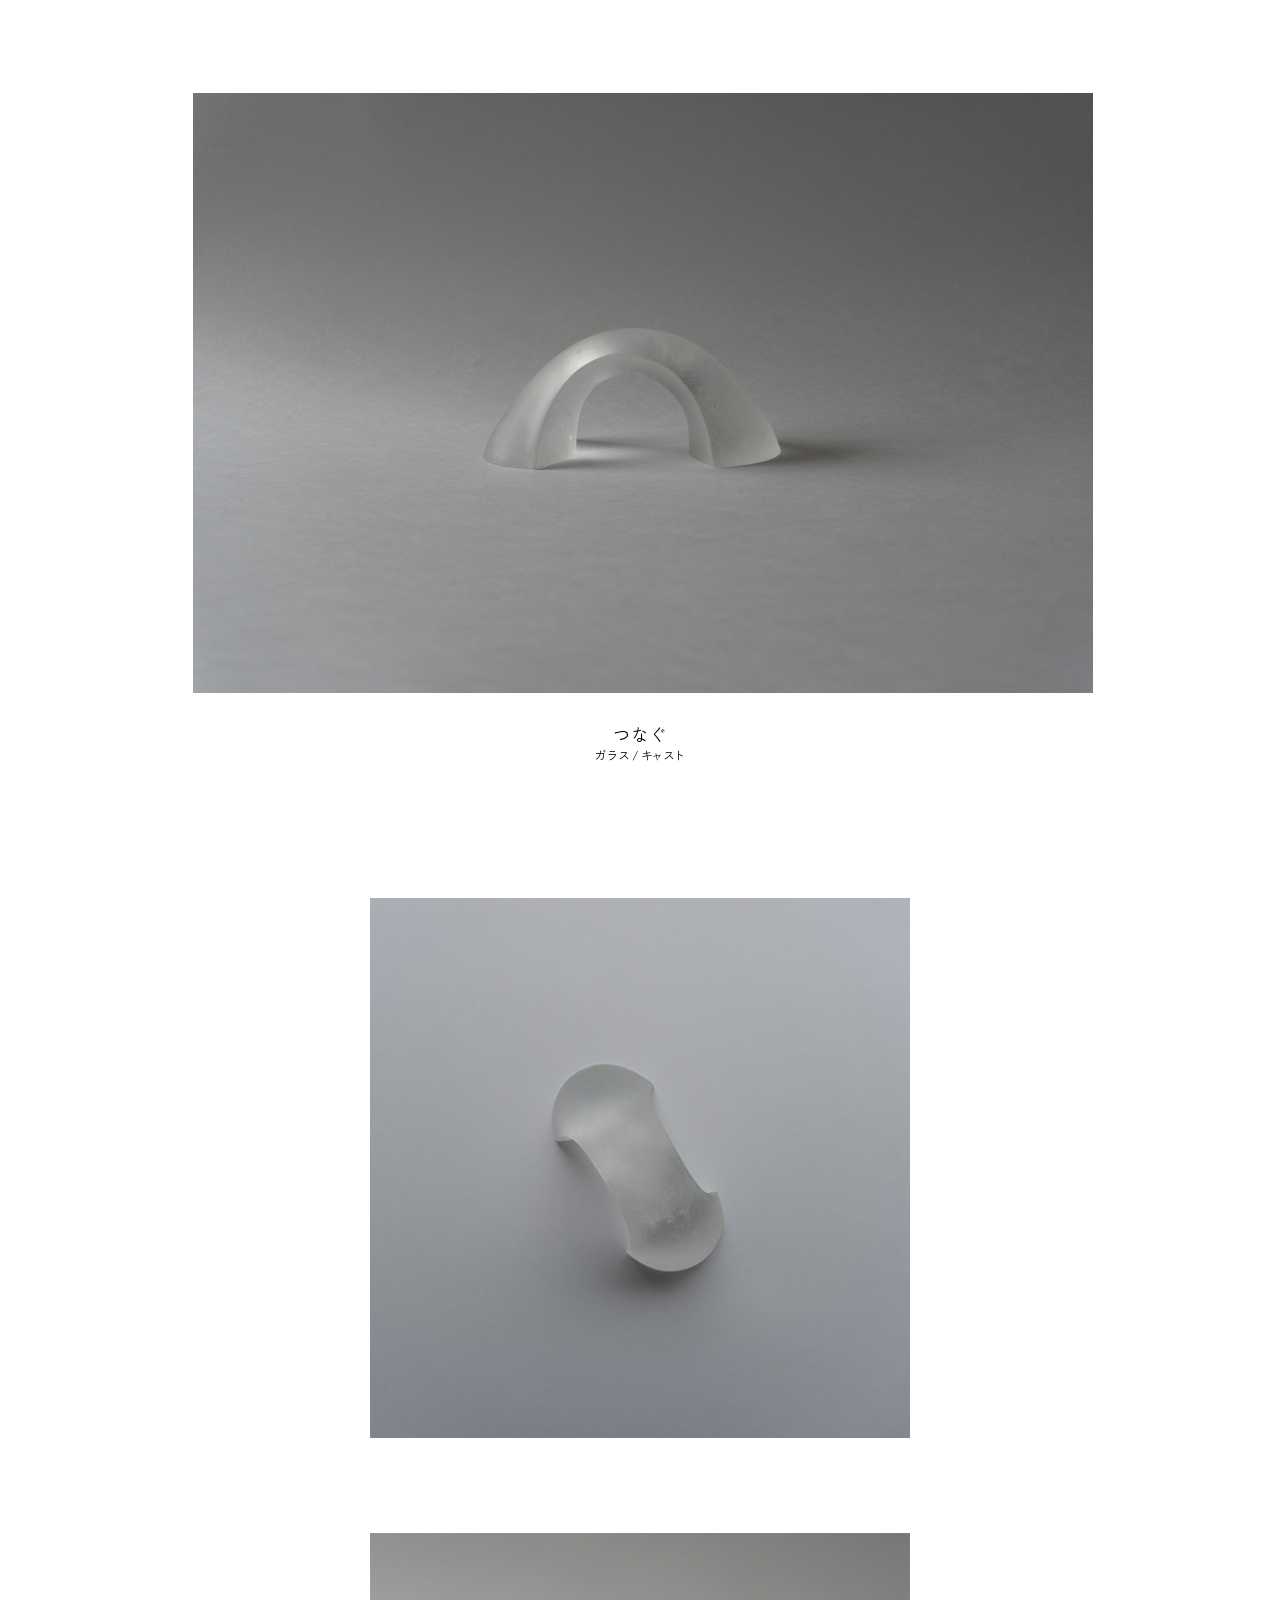
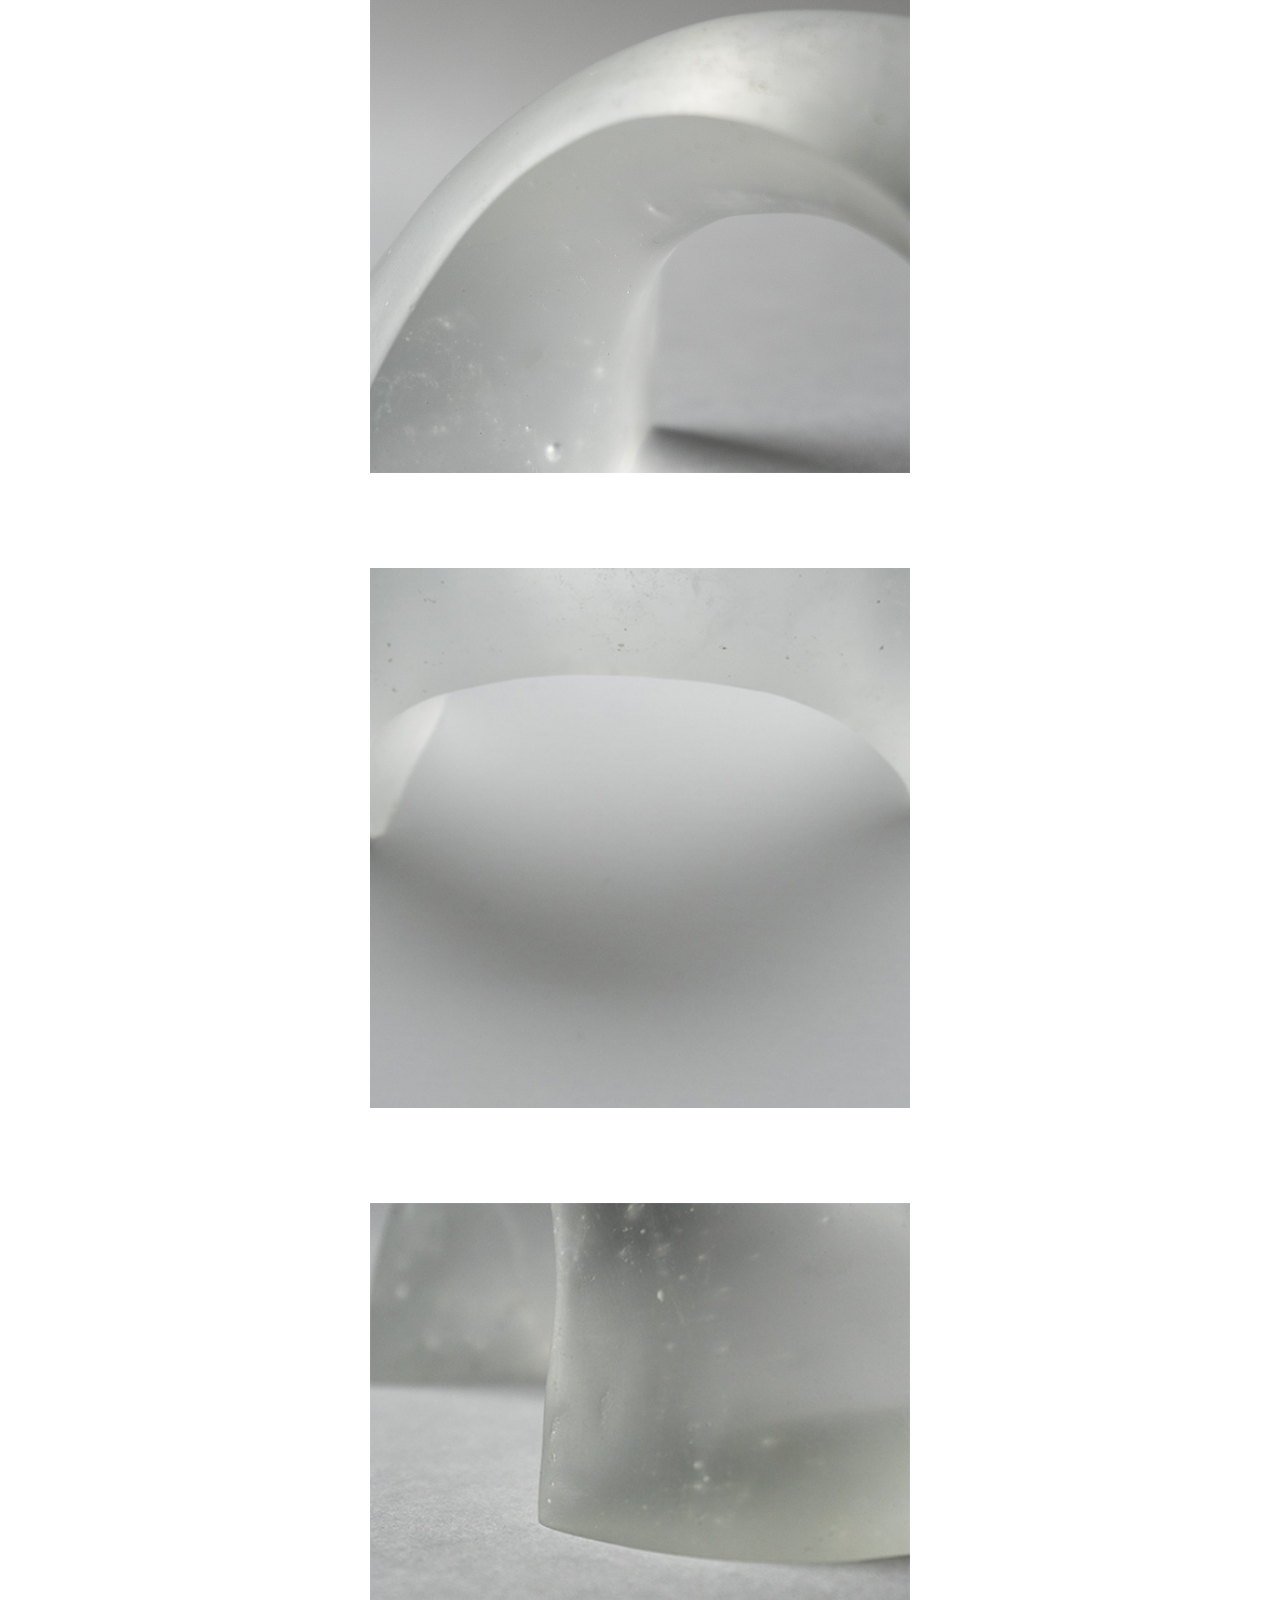
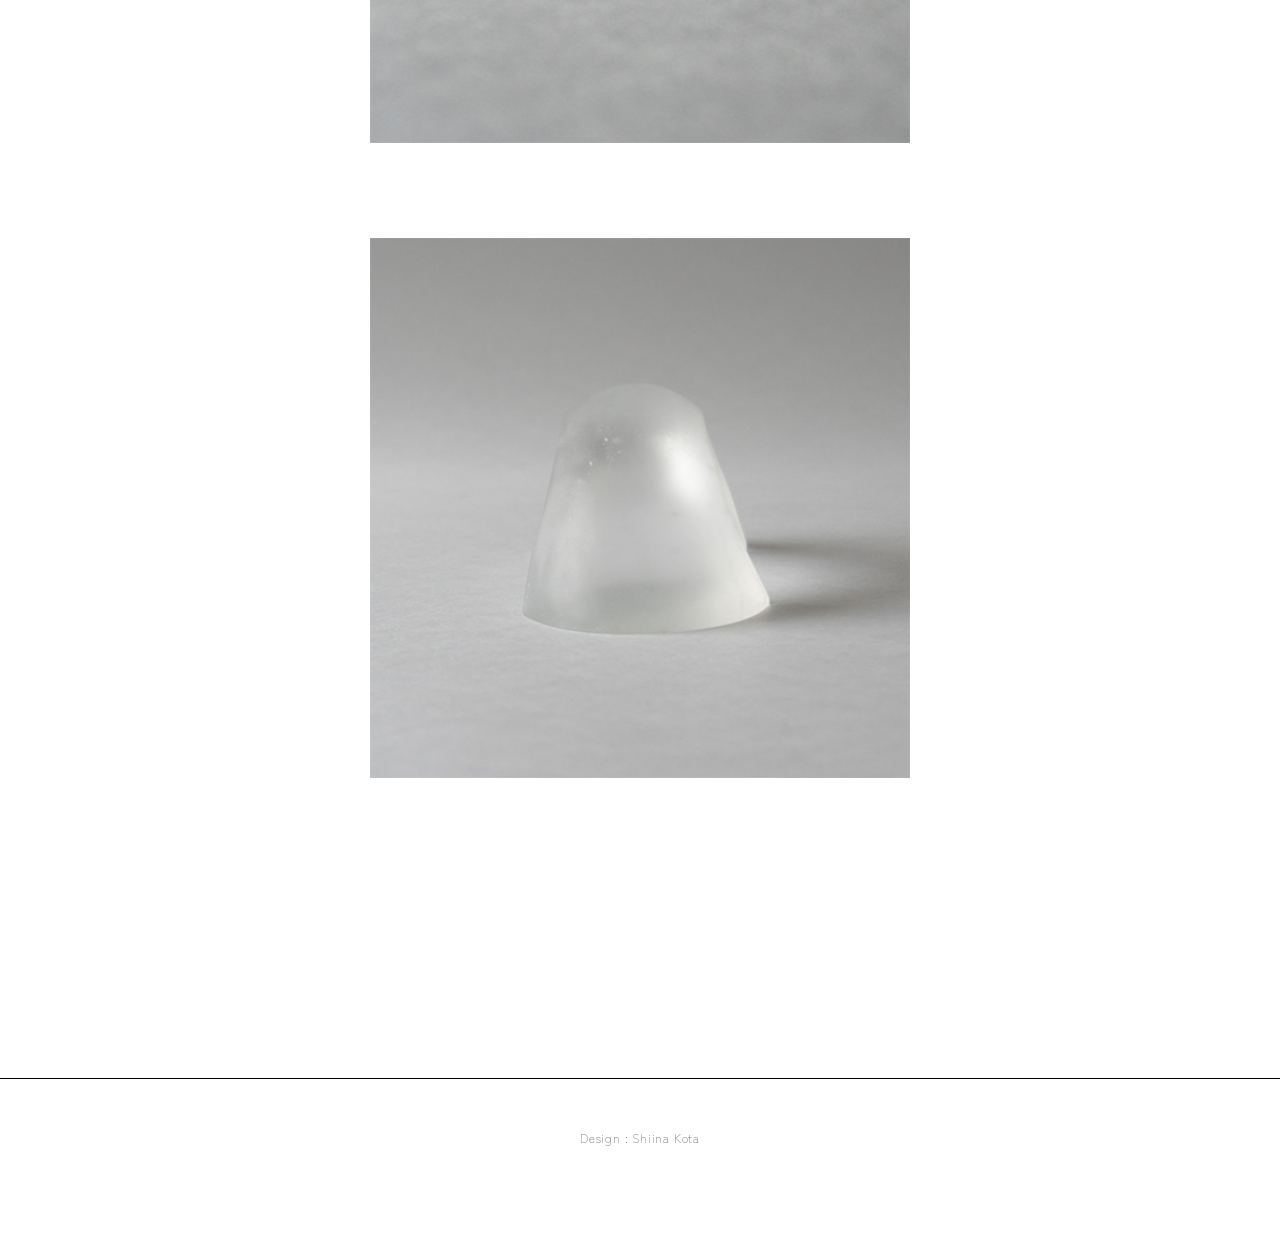
==== bridge/index.html @ c77f641a "Add files via upload" ====
<!doctype html>
<html lang="ja">
<head>
	<meta charset="UTF-8">
	<title>つなぐ</title>
	<link rel="stylesheet" href="../css/style.css">
</head>
<body>
<div class="container">
	<div class="works-detail-main-div">
		<img class="works-image-main-img" src="../image/b-main.jpg">
		<p class="works-image-main-title"><span class="k-plus-05">つ</span>な<span class="k-minus-05">ぐ</span></p>
		<p class="works-image-main-caption">ガ<span class="k-minus-05">ラ</span><span class="k-minus-1"><span class="k-plus-1">ス</span></span><span class="k-plus-1">/</span>キ<span class="k-minus-2">ャ</span><span class="k-minus-1">ス</span><span class="k-minus-2">ト</span></p>
	</div>
</div>


<div class="container">
	<div class="works-image-square-div">
		<img class="works-image-square-img" src="../image/b-1.jpg">
	</div>
</div>
<div class="container">
	<div class="works-image-square-div">
		<img class="works-image-square-img" src="../image/b-2.jpg">
	</div>
</div>
<div class="container">
	<div class="works-image-square-div">
		<img class="works-image-square-img" src="../image/b-3.jpg">
	</div>
</div>
<div class="container">
	<div class="works-image-square-div">
		<img class="works-image-square-img" src="../image/b-4.jpg">
	</div>
</div>
<div class="container">
	<div class="works-image-square-div">
		<img class="works-image-square-img" src="../image/b-5.jpg">
	</div>
</div>

<div class="trigger" data-button="btn-d"></div>
</div>

<div class="footer">
<p class="fotter-credit">
Design : Shiina Kota
</p>


<a id="btn-d" href="../index.html" class="btn">
	<?xml version="1.0" encoding="UTF-8"?>
	<svg id="_レイヤー_1" data-name="レイヤー 1" xmlns="http://www.w3.org/2000/svg" viewBox="0 0 70.71 88.82">
	<defs>
		<style>
		.cls-1 {
			fill: none;
			stroke: #fff;
			stroke-linecap: round;
			stroke-linejoin: round;
			stroke-width: 3.5px;
		}
		</style>
	</defs>
	<polyline class="cls-1" points="68.21 2.5 2.5 44.41 68.21 86.32"/>
	</svg>
</a>


<script src="../javascript/script.js"></script>
</body>
</html>
---- css/style.css ----
/* Light (300) */
@font-face {
	font-family: "ZenKakuGothic";
	src: url("../font/zenkakugothicnew-light.ttf") format("truetype");
	font-weight: 300;
	font-style: normal;
}

/* Regular (400) */
@font-face {
	font-family: "ZenKakuGothic";
	src: url("../font/zenkakugothicnew-regular.ttf") format("truetype");
	font-weight: 400;
	font-style: normal;
}

/* Medium (500) */
@font-face {
	font-family: "ZenKakuGothic";
	src: url("../font/zenkakugothicnew-medium.ttf") format("truetype");
	font-weight: 500;
	font-style: normal;
}

body{
margin:0;
	color:#000;
	font-family: "ZenKakuGothic", serif;
	font-weight: 300;
	letter-spacing: 0.05em;
}


h3 {
	margin:0;
	font-weight: 500;
	font-size:17px;
	text-align: left;
	padding-bottom:4px;
}

.title-container{
margin:0;
	display: flex;
	align-items: center;
	gap: 9px;
	padding-left:2px;
}
.title-line{
	width: 1.5px;
	height: 1.2em;
	background: #333;
	margin-right: 1.5px;
	margin-bottom: 2.5px;
}

p {
	margin:0;
	font-weight: 400;
	font-size:12px;
	text-align: left;
	
	line-break: strict;
}

.subtitle{
	font-size:15px;
	padding-left:1px;
}
/*メディアクエリ*/
	@media (max-width: 710px) {
	.subtitle{
	padding-bottom:25px;
	}
	}

.main-text{
	margin:20px;
	width:60%;
}

.text-1{
	width:60%;
	padding-left:20px;
	padding-top:2rem;
}

.text-2{
	width:60%;
	margin-top:15%;
	margin-bottom:20px;
}

p.lead{
	font-size:13px;
	font-feature-settings: "palt";
}

.text-center {
	text-align: center;
	width:60%;

	animation: scroll-anim linear;
	animation-timeline: view();
	animation-range: entry 0% contain 10%;
}

.text-center-title{
	text-align: cleft;
	width:60%;
	font-weight: 400;
	font-size:17px;

	animation: scroll-anim linear;
	animation-timeline: view();
	animation-range: entry 0% contain 10%;
}
.text-center-caption{
	text-align: center;
	width:60%;
	font-size:10px;

	animation: scroll-anim linear;
	animation-timeline: view();
	animation-range: entry 0% contain 10%;
}

.fotter-credit{
	color:#696969;
	font-weight: 300;
	font-size:12px;
}

span {
	display: inline-block;
}

/* 数字の文字間調整 */
.num {
	font-family: system-ui, -apple-system, sans-serif;
	font-weight: 300;
	margin: 0 0.1em;
	font-size: 1.05em;
}

/* 句読点の文字間調整 */
.period-su {
	margin-left: -0.2em;
	margin-right: -0.4em;
	font-family: inherit;
}

.period-ta {
	margin-left: -0.05em;
	margin-right: -0.4em;
	font-family: inherit;
}
.comma-1 {
	margin-left: -0.1em;
	margin-right: -0.4em;
	font-family: inherit;
}
.comma-2 {
	margin-left: -0.05em;
	margin-right: -0.4em;
	font-family: inherit;
}

/* 日 */
.hi{
	position: relative;
	top: 0.2px;
}

/* の */
.no{
		font-size:16px;
}

/* 汎用文字間調整 */
.k-minus-05 {
	margin-left: -0.05em;
	font-family: inherit;
}
.k-minus-1 {
	margin-left: -0.1em;
	font-family: inherit;
}
.k-minus-15 {
	margin-left: -0.15em;
	font-family: inherit;
}
.k-minus-2 {
	margin-left: -0.2em;
	font-family: inherit;
}
.k-plus-05 {
	margin-right: 0.05em;
	font-family: inherit;
}
.k-plus-1 {
	margin-right: 0.1em;
	font-family: inherit;
}
.k-plus-2 {
	margin-right: 0.2em;
	font-family: inherit;
}




.f-container {
	display: flex;
	padding-top:20px;
}

.f-item-a{
	width: 50%;
}

.f-item-b {
	width: 50%;
	padding-right:20px;
}

.main{
	margin:0;
	padding-bottom:15px;
}

.main-image{
	margin:0;
	padding:0;
	width: 100%;
	height: 100vh;
	object-fit: cover;
}

/*メディアクエリ*/
@media (min-width: 815px) and (max-width: 900px) {
		.main-image{
		height:65vh;
		}
}

@media (max-width: 815px) {
		.main-image{
		height:60vh;
		}
}
@media (max-width: 500px) {
		.main-image{
		height:45vh;
		}
}


.works-image{
	width: 100%;
	aspect-ratio: 1 / 1;
	object-fit: cover;
	height: auto;

	animation: scroll-anim linear;
	animation-timeline: view();
	animation-range: entry 0% contain 10%;
}

.works-image-first{
	width: 80%;
	aspect-ratio: 1 / 1;
	object-fit: cover;
	height: auto;

	animation: scroll-anim linear;
	animation-timeline: view();
	animation-range: entry 0% contain 10%;
}

.works-image-second{
	width: 50%;
	aspect-ratio: 0.6 / 1;
	object-fit: cover;
	height: auto;
	margin-left: 25%;
	margin-top:20%;

	animation: scroll-anim linear;
	animation-timeline: view();
	animation-range: entry 0% contain 10%;
}


.container {
	display: flex;
	justify-content: center;
	margin:0;
}



/*作品のメイン画像*/

.works-image-main-div {
	padding-top:20vh;
	padding-right:20vh;
	padding-left:20vh;
	padding-bottom:10vh;
	width:80vh;
	
	animation: scroll-anim linear;
	animation-timeline: view();
	animation-range: entry 0% contain 10%;
}
	
.works-image-main-img {
	width:100%;
	aspect-ratio: 3 / 2;
	object-fit: cover;
	height: auto;
	padding:3px;
	margin-top:10vh;
	animation: scroll-anim linear;
	animation-timeline: view();
	animation-range: entry 0% contain 10%;
}

.works-image-main-img-2 {
	width:100%;
	aspect-ratio: 3 / 2;
	object-fit: cover;
	height: auto;
	padding:3px;
	margin-top:20vh;
	animation: scroll-anim linear;
	animation-timeline: view();
	animation-range: entry 0% contain 10%;
}

.works-image-main-title{
	padding-top:20px;
	text-align: center;
	font-weight: 400;
	font-size:17px;
}

.works-image-main-caption {
	text-align: center;
}


.works-image-square-div {
	padding:5vh;
	width:60vh;
}
	
.works-image-square-img {
	width:100%;
	aspect-ratio: 1 / 1;
	object-fit: cover;
	height: auto;
	padding:0;

	animation: scroll-anim linear;
	animation-timeline: view();
	animation-range: entry 0% contain 10%;
}

.statement{
	padding-bottom:15vh;
}

/*メディアクエリ*/
@media (max-width: 1000px) {

		.works-image-main-div {
		padding:0vh;
		padding-bottom:10vh;
		width:80%;
		}

	.works-image-square-div {
	padding:5vh;
	width:60%;
	}

}

@media (max-width: 710px) {

		.main-text{
		margin:5%;
		width:80%;
		}

		.text-1{
		padding-left:5%;
		}

		.text-2{
		margin-top:0;
		}
		
		.f-container{
		padding-top:20px;
			display: block;
		}
		
		.f-item-a {
		width: 90%;
		padding-left:0;
		padding-right:5%;
		padding-bottom:20px;
		}
		
		.f-item-b {
		width: 90%;
		padding-left:5%;
		padding-right:5%;
		padding-bottom:50px;
		}
		
		.works-image-second{
		margin-left: 50%;
		margin-top:0;
		}

}


@media (min-width: 710px) and (max-width: 1100px) {

		.f-container{
		padding-top:40px;
			display: flex;
		}

}



@keyframes scroll-anim {
	from {
		opacity: 0;
	}
	to {
		opacity: 1;
	}
}


/* フッター */
.footer {
	margin-top:250px;
	border-top: 0.5px solid black;
	padding-top:50px;
	margin-bottom:100px;
	display: grid;
	place-items: center;
}


.works-detail-main-div {
	padding:0vh;
	padding-bottom:10vh;
	width:100vh;
}

@media (max-width: 1000px) {
	.works-detail-main-div {
	padding:0vh;
	padding-bottom:10vh;
	width:80%;
}
}






/* ボタン */
.btn {
	position: fixed;
	bottom: 60px;
	right: 60px;
	font-weight: right;
	padding: 1.5em;
	text-align: center;
	color: #fff;
	text-decoration: none;
	background: rgba(90, 90, 90, 0.2); 
	border: 1px solid rgba(255, 255, 255, 0.3);
	border-radius: 30px;
	backdrop-filter: blur(5px);
	box-shadow: 5px 5px 20px rgba(0, 0, 0, 0.1);

	opacity: 0;
	transform: translateY(20px);
	visibility: hidden;
	transition: all 0.3s ease;
}

.btn.is-show {
	opacity: 1;
	transform: translateY(0);
	visibility: visible;
}

.btn:hover{
	background: rgba(150, 150, 150, 0.2); 
	color:#a9a9a9;
}
.btn:focus-visible {
	color: #000;
	text-decoration: underline;
	outline: 2px solid #000;
}

.btn::before {
	content: "";
	position: absolute;
	top: -40px;
	bottom: -40px;
	left: -40px;
	right: -40px;
}


#btn-c svg {
	width: 45px;
	height: auto;
	display: block;
	transform: translateY(-1px);
}

#btn-d svg {
	width: 30px;
	height: auto;
	display: block;
	transform: translateX(-2px);
}
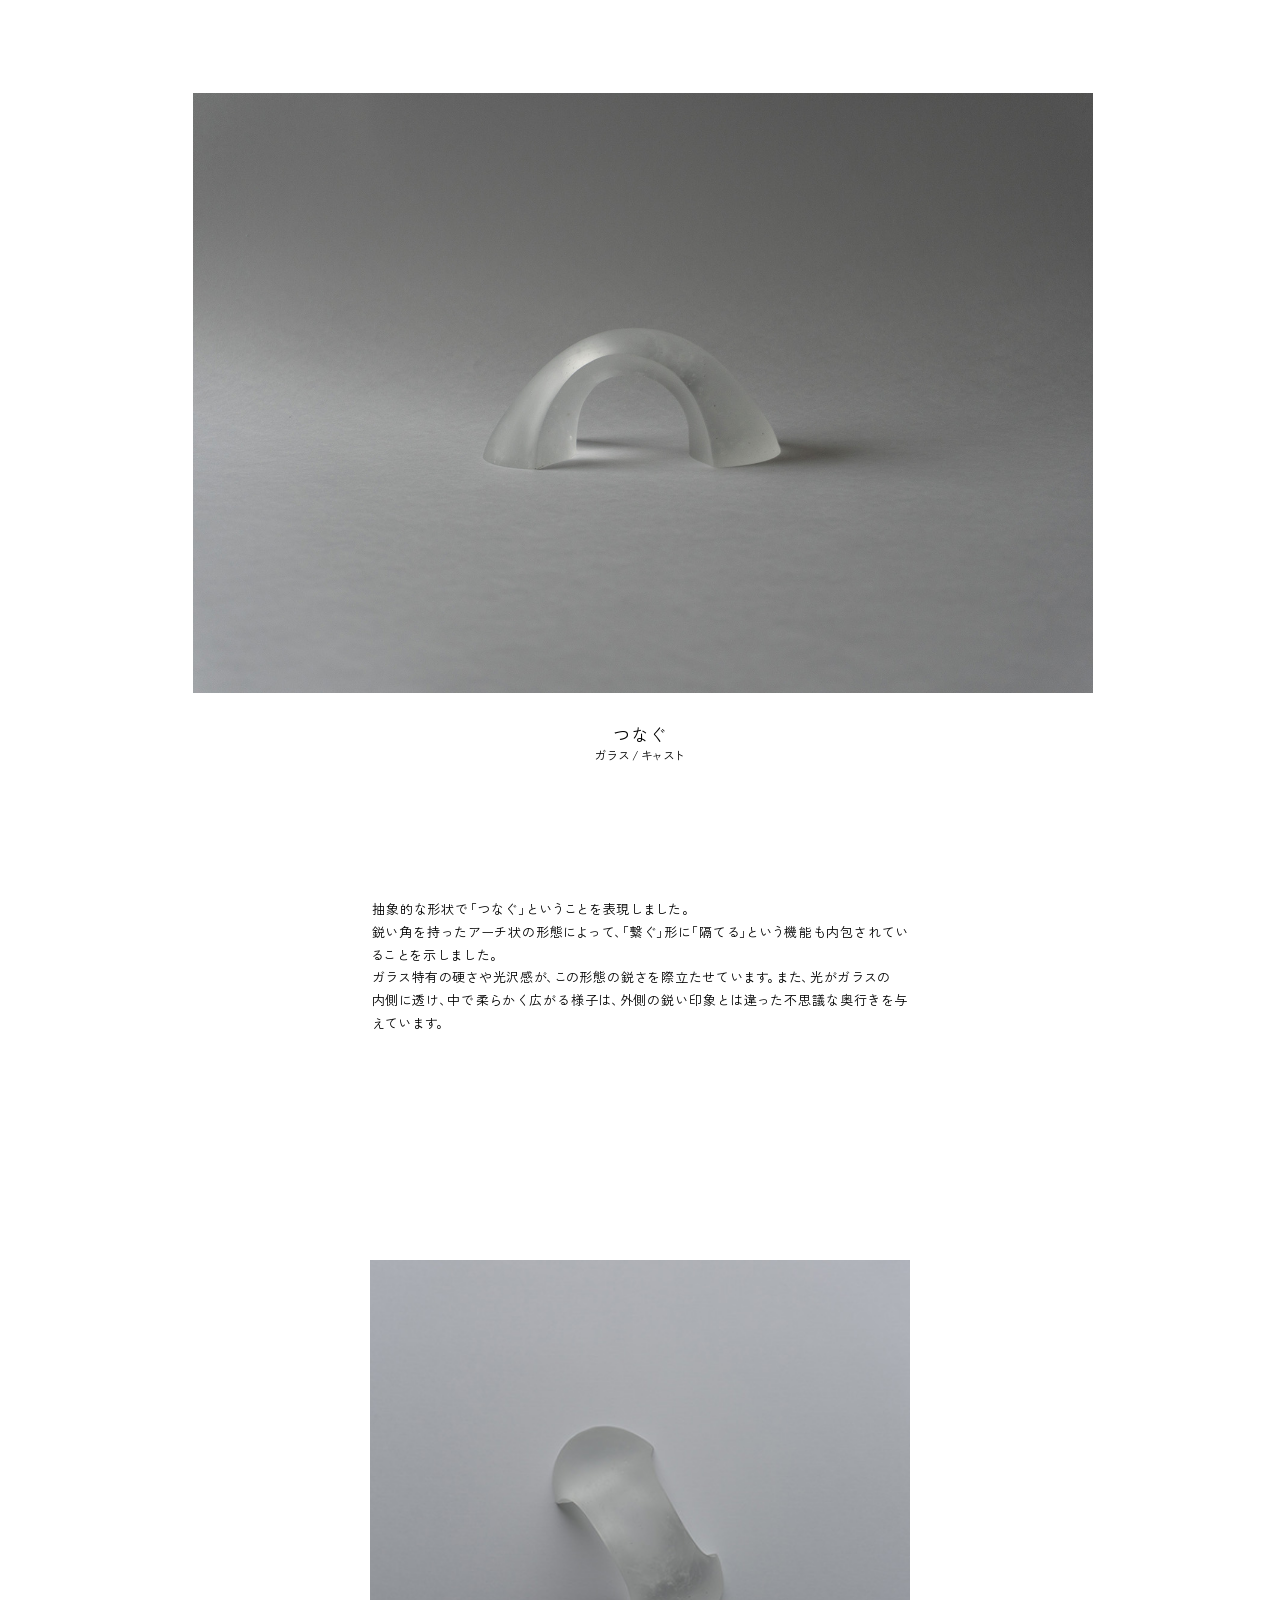
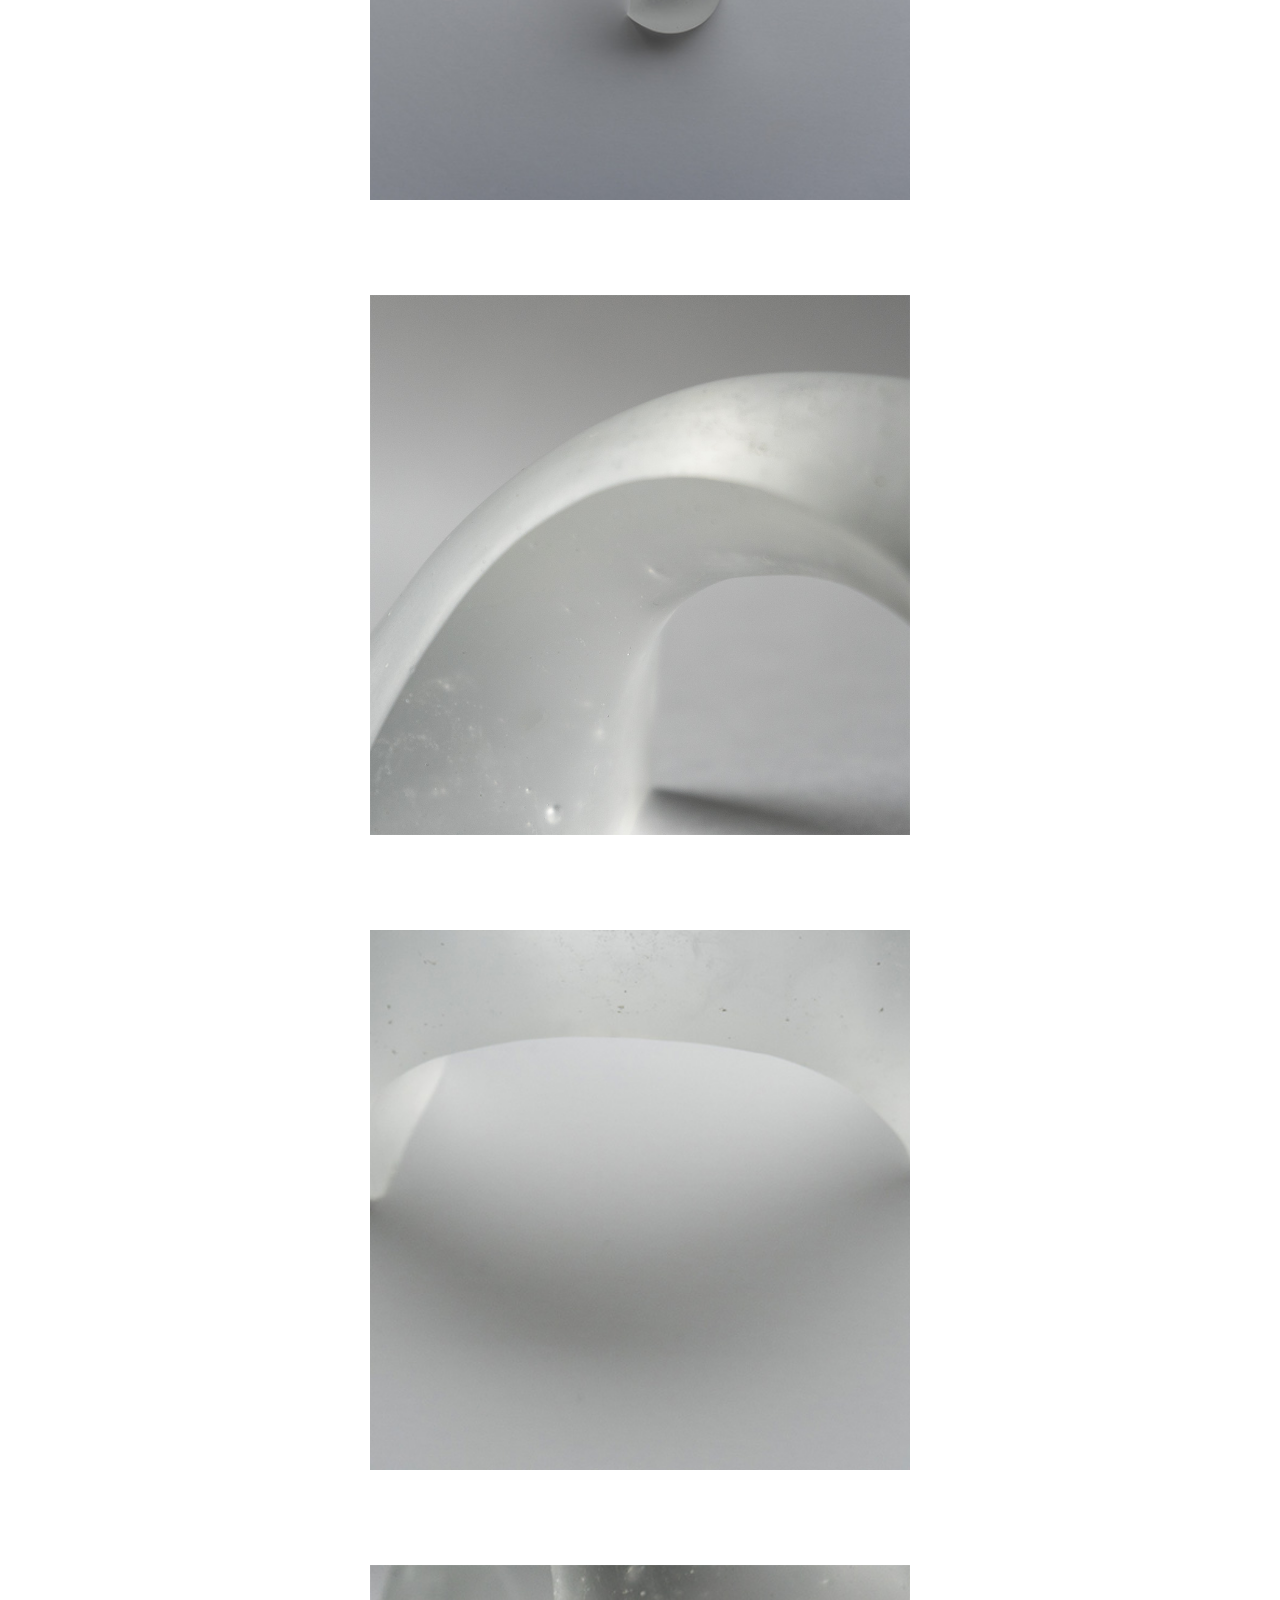
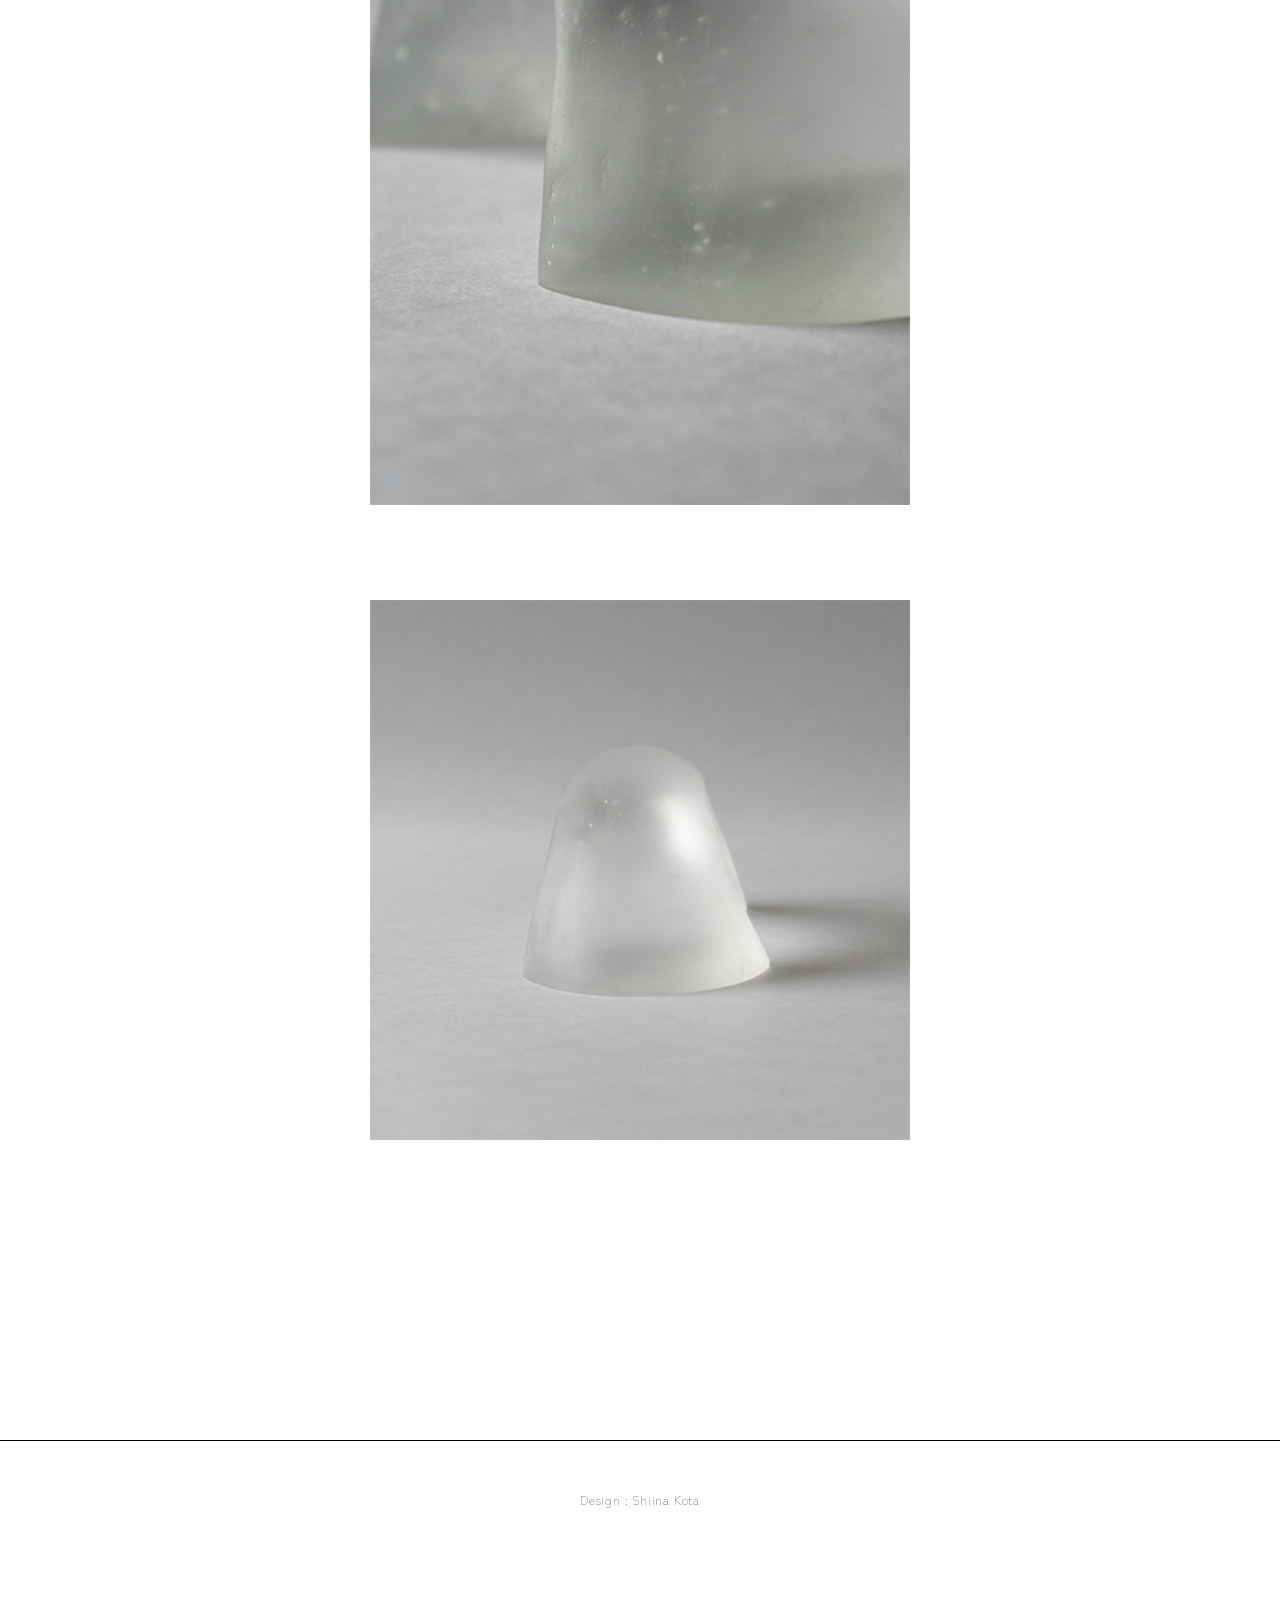
==== commit 2274a59c: "Add files via upload" ====
--- a/bridge/index.html
+++ b/bridge/index.html
@@ -2,7 +2,7 @@
 <html lang="ja">
 <head>
 	<meta charset="UTF-8">
-	<title>つなぐ</title>
+	<title>ガラスの作品たち｜つなぐ</title>
 	<link rel="stylesheet" href="../css/style.css">
 </head>
 <body>
@@ -14,6 +14,15 @@
 	</div>
 </div>
 
+<div class="container">
+	<div class="works-image-square-div">
+		<p class="statement">
+			<span class="k-plus-05">抽</span>象的な形状で<span class="cb-l-1">「</span>つな<span class="k-minus-1">ぐ</span><span class="cb-r-1">」</span>と<span class="k-minus-05">い</span><span class="k-minus-1">う</span><span class="k-minus-15">こ</span><span class="k-minus-1">と</span><span class="k-minus-1">を</span><span>表現し<span class="k-minus-1">ま</span><span class="k-minus-1">し</span><span class="k-minus-05">た</span><span class="period-ta">。</span></span><br>
+			鋭い角を持ったア<span class="k-minus-1">ー</span>チ状の形態に<span class="k-minus-1">よ</span><span class="k-minus-1">っ</span><span class="k-minus-05">て</span><span class="comma-1">、</span><span><span class="cb-l-2">「</span>繋ぐ<span class="cb-r-2">」</span></span>形に<span><span class="cb-l-3">「</span>隔てる<span class="cb-r-3">」</span></span>と<span class="k-minus-05">い</span><span class="k-minus-1">う</span><span class="k-minus-1"><span class="k-plus-05">機</span></span>能も<span>内包</span>されて<span class="k-minus-05">い</span><span class="k-minus-05">る</span><span class="k-minus-1">こ</span><span class="k-minus-05">と</span><span><span class="k-minus-1">を</span>示し<span class="k-minus-05">ま</span><span class="k-minus-05">し</span>た<span class="period-ta">。</span></span><br>
+			<span>ガラ<span class="k-minus-1">ス</span>特有<span class="k-minus-05">の</span>硬さ<span class="k-minus-1">や</span>光沢感が<span class="comma-1">、</span><span class="k-minus-1">こ</span><span class="k-minus-1">の</span><span class="k-minus-05">形</span>態の鋭さ<span class="k-minus-1">を</span>際立たせてい<span class="k-minus-1">ま</span><span class="k-minus-05">す</span><span class="period-su">。</span>ま<span class="k-minus-05">た</span><span class="comma-1">、</span>光が<span>ガラ<span class="k-minus-1">ス</span></span><span class="k-minus-05">の</span><span>内側</span>に<span><span class="k-minus-05">透</span>け<span class="comma-1">、</span></span>中<span class="k-plus-05">で</span>柔ら<span class="k-minus-05">か</span><span class="k-minus-05">く</span>広がる様子は<span class="comma-1">、</span>外側の鋭い<span class="k-plus-05">印</span>象と<span class="k-minus-05">は</span>違<span class="k-minus-05">っ</span><span class="k-minus-05">た</span><span>不思<span class="k-plus-05">議</span></span>な奥行き<span class="k-minus-05">を</span>与え<span class="k-minus-05">て</span>い<span><span class="k-minus-05">ま</span><span class="k-minus-05">す</span><span class="period-su">。</span></span>
+		</P>
+	</div>
+</div>
 
 <div class="container">
 	<div class="works-image-square-div">
@@ -49,25 +58,11 @@
 Design : Shiina Kota
 </p>
 
-
 <a id="btn-d" href="../index.html" class="btn">
-	<?xml version="1.0" encoding="UTF-8"?>
-	<svg id="_レイヤー_1" data-name="レイヤー 1" xmlns="http://www.w3.org/2000/svg" viewBox="0 0 70.71 88.82">
-	<defs>
-		<style>
-		.cls-1 {
-			fill: none;
-			stroke: #fff;
-			stroke-linecap: round;
-			stroke-linejoin: round;
-			stroke-width: 3.5px;
-		}
-		</style>
-	</defs>
-	<polyline class="cls-1" points="68.21 2.5 2.5 44.41 68.21 86.32"/>
+	<svg id="back" data-name="back" xmlns="http://www.w3.org/2000/svg" viewBox="0 0 70.71 88.82">
+		<polyline class="svg-line back-arrow" points="68.21 2.5 2.5 44.41 68.21 86.32"/>
 	</svg>
 </a>
-
 
 <script src="../javascript/script.js"></script>
 </body>
--- a/css/style.css
+++ b/css/style.css
@@ -22,6 +22,7 @@
 	font-style: normal;
 }
 
+/* 文字の設定 */
 body{
 margin:0;
 	color:#000;
@@ -94,6 +95,7 @@
 p.lead{
 	font-size:13px;
 	font-feature-settings: "palt";
+	line-height: 1.6;
 }
 
 .text-center {
@@ -133,6 +135,10 @@
 
 span {
 	display: inline-block;
+}
+
+.nowrap {
+	
 }
 
 /* 数字の文字間調整 */
@@ -147,23 +153,49 @@
 .period-su {
 	margin-left: -0.2em;
 	margin-right: -0.4em;
-	font-family: inherit;
 }
 
 .period-ta {
 	margin-left: -0.05em;
 	margin-right: -0.4em;
-	font-family: inherit;
 }
 .comma-1 {
 	margin-left: -0.1em;
 	margin-right: -0.4em;
-	font-family: inherit;
 }
 .comma-2 {
 	margin-left: -0.05em;
 	margin-right: -0.4em;
-	font-family: inherit;
+}
+.comma-3 {
+	margin-left: 0em;
+	margin-right: -0.6em;
+}
+
+/* カギ括弧の文字間調整 */
+.cb-l-1 {
+	margin-left: -0.4em;
+	margin-right: 0.0em;
+}
+.cb-r-1 {
+	margin-left: 0em;
+	margin-right: -0.4em;
+}
+.cb-l-2 {
+	margin-left: -0.55em;
+	margin-right: 0em;
+}
+.cb-r-2 {
+	margin-left: -0.1em;
+	margin-right: -0.4em;
+}
+.cb-l-3 {
+	margin-left: -0.5em;
+	margin-right: 0.0em;
+}
+.cb-r-3 {
+	margin-left: -0.15em;
+	margin-right: -0.5em;
 }
 
 /* 日 */
@@ -177,39 +209,43 @@
 		font-size:16px;
 }
 
+/* なぐ */
+.na{
+	margin-left: 0.025em;
+	font-size:16.5px;
+}
+.gu{
+	margin-left: 0.015em;
+	font-size:16.5px;
+	position: relative;
+	top: 0.2px;
+}
+
 /* 汎用文字間調整 */
 .k-minus-05 {
 	margin-left: -0.05em;
-	font-family: inherit;
 }
 .k-minus-1 {
 	margin-left: -0.1em;
-	font-family: inherit;
 }
 .k-minus-15 {
 	margin-left: -0.15em;
-	font-family: inherit;
 }
 .k-minus-2 {
 	margin-left: -0.2em;
-	font-family: inherit;
 }
 .k-plus-05 {
 	margin-right: 0.05em;
-	font-family: inherit;
 }
 .k-plus-1 {
 	margin-right: 0.1em;
-	font-family: inherit;
 }
 .k-plus-2 {
 	margin-right: 0.2em;
-	font-family: inherit;
-}
-
-
-
-
+}
+
+
+/* 要素の設定 */
 .f-container {
 	display: flex;
 	padding-top:20px;
@@ -368,7 +404,10 @@
 }
 
 .statement{
+	font-size:13px;
 	padding-bottom:15vh;
+	padding-left:1.5px;
+	line-height: 1.75;
 }
 
 /*メディアクエリ*/
@@ -540,4 +579,20 @@
 	height: auto;
 	display: block;
 	transform: translateX(-2px);
+}
+
+.svg-line {
+	fill: none;
+	stroke: #fff;
+	stroke-linecap: round;
+	stroke-linejoin: round;
+}
+
+
+.top-arrow {
+	stroke-width: 5px;
+}
+
+.back-arrow {
+	stroke-width: 3.5px;
 }
